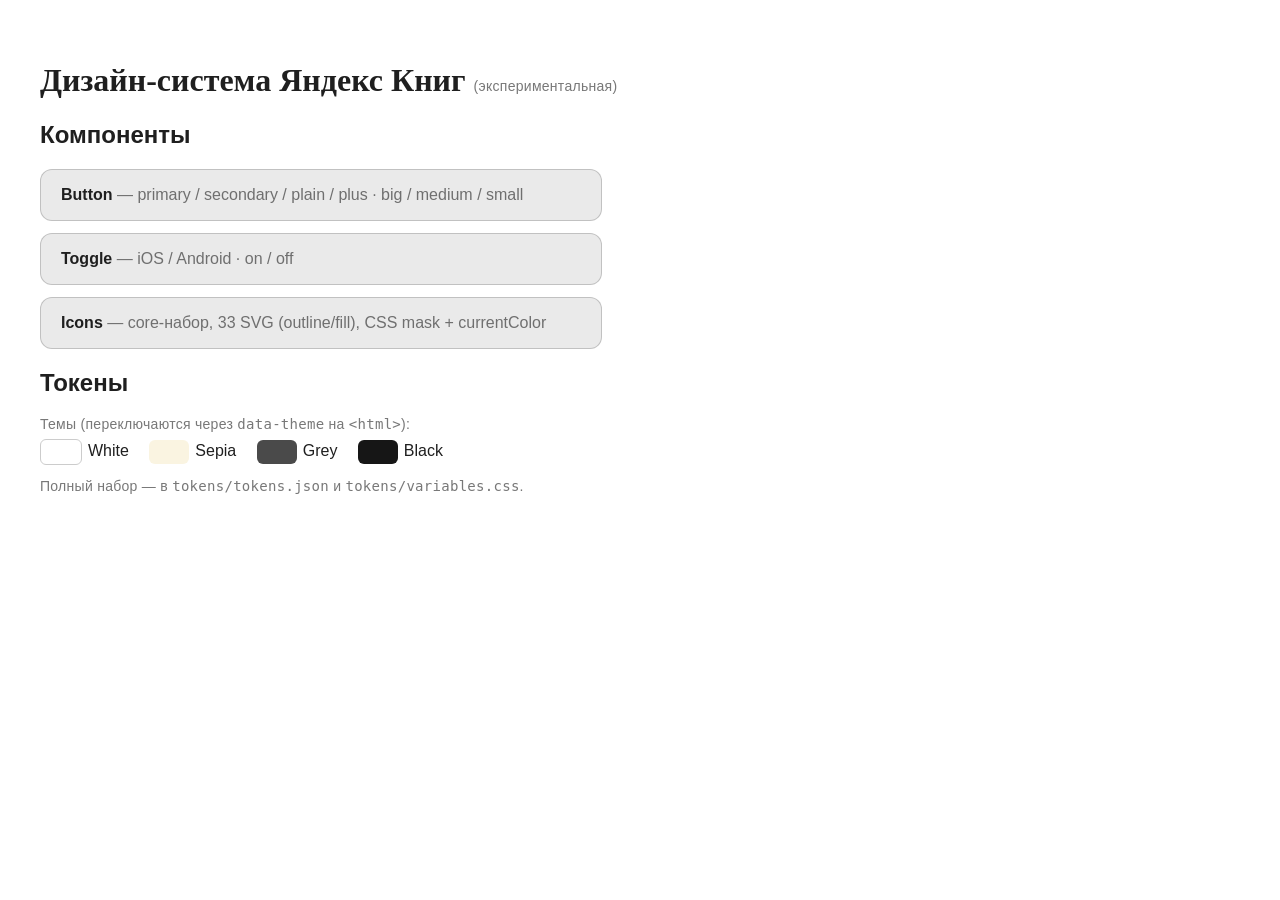
==== index.html @ bed53242 "Дизайн-система Яндекс Книг: токены + компоненты Выгружено из Figma (Ядро + Компоненты) через Dev Mod" ====
<!DOCTYPE html>
<html lang="ru">
<head>
<meta charset="utf-8">
<meta name="viewport" content="width=device-width, initial-scale=1">
<title>Дизайн-система Яндекс Книг</title>
<link rel="stylesheet" href="tokens/variables.css">
<link rel="stylesheet" href="tokens/typography.css">
<style>
  body { margin:0; padding:40px; background:var(--bg); color:var(--elements); font-family:var(--font-text); }
  a.card { display:block; max-width:520px; margin:12px 0; padding:16px 20px; border:1px solid var(--elements-20);
           border-radius:12px; color:inherit; text-decoration:none; background:var(--menu-bg); }
  a.card:hover { background:var(--elements-5); }
  .muted { opacity:.6; }
  .sw { display:inline-block; width:40px; height:24px; border-radius:6px; margin-right:6px; vertical-align:middle; }
</style>
</head>
<body>
  <h1 class="ts-brand-32">Дизайн-система Яндекс Книг <span class="muted ts-text-14-regular">(экспериментальная)</span></h1>

  <h2 class="ts-title-24-bold">Компоненты</h2>
  <a class="card" href="components/button/button.html"><b>Button</b> <span class="muted">— primary / secondary / plain / plus · big / medium / small</span></a>
  <a class="card" href="components/toggle/toggle.html"><b>Toggle</b> <span class="muted">— iOS / Android · on / off</span></a>
  <a class="card" href="components/icon/icon.html"><b>Icons</b> <span class="muted">— core-набор, 33 SVG (outline/fill), CSS mask + currentColor</span></a>

  <h2 class="ts-title-24-bold">Токены</h2>
  <div class="muted ts-text-14-regular" style="margin-bottom:8px">Темы (переключаются через <code>data-theme</code> на <code>&lt;html&gt;</code>):</div>
  <div>
    <span class="sw" style="background:#FFFFFF;border:1px solid #ccc"></span>White
    <span class="sw" style="background:#FAF4E1;margin-left:16px"></span>Sepia
    <span class="sw" style="background:#4A4A4A;margin-left:16px"></span>Grey
    <span class="sw" style="background:#161616;margin-left:16px"></span>Black
  </div>
  <p class="muted ts-text-14-regular">Полный набор — в <code>tokens/tokens.json</code> и <code>tokens/variables.css</code>.</p>
</body>
</html>
---- tokens/variables.css ----
/* ============================================================
   Дизайн-система Яндекс Книг — цветовые токены
   Источник: Figma «🧪 Ядро», fileKey O3n7CfrOYzFA3HaFn8zilB
   Сгенерировано из tokens/tokens.json
   ============================================================ */

/* --- Семантические токены: тема White (по умолчанию) --------
   Переопределяются через [data-theme="..."] на любом предке.
   elementsXX = --elements с alpha (80=CC 60=99 40=66 20=33 10=1A 5=0D). */
:root {
  --bg: #FFFFFF;
  --menu-bg: #EAEAEA;
  --elements: #1F1F1F;
  --elements-80: #1F1F1FCC;
  --elements-60: #1F1F1F99;
  --elements-40: #1F1F1F66;
  --elements-20: #1F1F1F33;
  --elements-10: #1F1F1F1A;
  --elements-5:  #1F1F1F0D;
  --overlay: #00000066;

  /* Quotes — светлый набор (White / Sepia / Onyx) */
  --quote1: #FFD675;
  --quote2: #FF8676;
  --quote3: #86E1FF;
  --quote4: #75F1DA;
  --quote5: #D3D3D3;

  /* --- Палитра (не зависит от темы) --- */
  --common-green: #4FD17F;
  --common-red:   #F74E45;
  --common-black: #000000;
  --common-white: #FFFFFF;

  --brand-1: #FFDAEA;
  --brand-2: #FFB56F;
  --brand-3: #FF5D5D;
  --brand-4: #4D0000;
  --brand-dark-purple: #484879;
  --brand-purple: #5F55ED;
  --brand-mauve: #B083B2;
  --brand-coral: #FF8676;

  --brand-scarlet: #FF3554;
  --brand-orchid: #FD9BFB;
  --brand-fuchsia: #F14699;
  --brand-rose: #FF6CA5;
  --brand-crimson: #C40744;
  --brand-pale-yellow: #FFEFE3;
  --brand-yellow: #FFD675;
  --brand-dust: #B08B8B;
  --brand-mint: #75F1DA;
  --brand-teal: #027D88;
  --brand-sky: #86E1FF;
  --brand-blue: #447AE5;
  --brand-lavender: #D7A4FF;
}

/* --- Темы (режимы Figma) --- */
[data-theme="white"] {
  --bg: #FFFFFF;
  --menu-bg: #EAEAEA;
  --elements: #1F1F1F;
  --elements-80: #1F1F1FCC;
  --elements-60: #1F1F1F99;
  --elements-40: #1F1F1F66;
  --elements-20: #1F1F1F33;
  --elements-10: #1F1F1F1A;
  --elements-5:  #1F1F1F0D;
  --quote1: #FFD675; --quote2: #FF8676; --quote3: #86E1FF; --quote4: #75F1DA; --quote5: #D3D3D3;
}

[data-theme="sepia"] {
  --bg: #FAF4E1;
  --menu-bg: #E2DCC5;
  --elements: #5A391E;
  --elements-80: #5A391ECC;
  --elements-60: #5A391E99;
  --elements-40: #5A391E66;
  --elements-20: #5A391E33;
  --elements-10: #5A391E1A;
  --elements-5:  #5A391E0D;
  --quote1: #FFD675; --quote2: #FF8676; --quote3: #86E1FF; --quote4: #75F1DA; --quote5: #D3D3D3;
}

[data-theme="onyx"] {
  --bg: #FFFFFF;
  --menu-bg: #FFFFFF;
  --elements: #000000;
  --elements-80: #000000CC;
  --elements-60: #00000099;
  --elements-40: #00000066;
  --elements-20: #00000033;
  --elements-10: #0000001A;
  --elements-5:  #0000000D;
  --quote1: #FFD675; --quote2: #FF8676; --quote3: #86E1FF; --quote4: #75F1DA; --quote5: #D3D3D3;
}

[data-theme="black"] {
  --bg: #161616;
  --menu-bg: #222222;
  --elements: #EFEFEF;
  --elements-80: #EFEFEFCC;
  --elements-60: #EFEFEF99;
  --elements-40: #EFEFEF66;
  --elements-20: #EFEFEF33;
  --elements-10: #EFEFEF1A;
  --elements-5:  #EFEFEF0D;
  --quote1: #72662D; --quote2: #74392F; --quote3: #39597F; --quote4: #346164; --quote5: #575757;
}

[data-theme="grey"] {
  --bg: #4A4A4A;
  --menu-bg: #353536;
  --elements: #E3E3E3;
  --elements-80: #E3E3E3CC;
  --elements-60: #E3E3E399;
  --elements-40: #E3E3E366;
  --elements-20: #E3E3E333;
  --elements-10: #E3E3E31A;
  --elements-5:  #E3E3E30D;
  --quote1: #72662D; --quote2: #74392F; --quote3: #39597F; --quote4: #346164; --quote5: #575757;
}

[data-theme="onyx-black"] {
  --bg: #000000;
  --menu-bg: #151515;
  --elements: #E0E0E0;
  --elements-80: #E0E0E0CC;
  --elements-60: #E0E0E099;
  --elements-40: #E0E0E066;
  --elements-20: #E0E0E033;
  --elements-10: #E0E0E01A;
  --elements-5:  #E0E0E00D;
  --quote1: #72662D; --quote2: #74392F; --quote3: #39597F; --quote4: #346164; --quote5: #575757;
}
---- tokens/typography.css ----
/* ============================================================
   Дизайн-система Яндекс Книг — типографика
   Источник: Figma «🧪 Ядро» → страница «Text styles»
   YS Books (Brand) — заголовочный; YS Text — интерфейсный.
   lineHeight 100 = 100% (1.0); letterSpacing трактуется как % → em.
   ============================================================ */

:root {
  --font-text:  "YS Text", "Yandex Sans Text", -apple-system, BlinkMacSystemFont, "Segoe UI", Roboto, Helvetica, Arial, sans-serif;
  --font-books: "YS Books", "YS Text", Georgia, "Times New Roman", serif;
}

/* --- Brand (YS Books, Semibold) --- */
.ts-brand-48       { font-family: var(--font-books); font-weight: 600; font-size: 48px; line-height: 54px; letter-spacing: 0; }
.ts-brand-32       { font-family: var(--font-books); font-weight: 600; font-size: 32px; line-height: 38px; letter-spacing: 0; }
.ts-brand-28       { font-family: var(--font-books); font-weight: 600; font-size: 28px; line-height: 34px; letter-spacing: 0; }
.ts-brand-24       { font-family: var(--font-books); font-weight: 600; font-size: 24px; line-height: 1;    letter-spacing: 0; }
.ts-title-20-brand { font-family: var(--font-books); font-weight: 600; font-size: 20px; line-height: 1;    letter-spacing: 0; }

/* --- Title (YS Text) --- */
.ts-title-48-bold   { font-family: var(--font-text); font-weight: 700; font-size: 48px; line-height: 54px; letter-spacing: 0;      }
.ts-title-32-bold   { font-family: var(--font-text); font-weight: 700; font-size: 32px; line-height: 38px; letter-spacing: 0;      }
.ts-title-28-bold   { font-family: var(--font-text); font-weight: 700; font-size: 28px; line-height: 1;    letter-spacing: 0;      }
.ts-title-24-bold   { font-family: var(--font-text); font-weight: 700; font-size: 24px; line-height: 28px; letter-spacing: 0;      }
.ts-title-48-medium { font-family: var(--font-text); font-weight: 500; font-size: 48px; line-height: 54px; letter-spacing: 0.01em; }
.ts-title-32-medium { font-family: var(--font-text); font-weight: 500; font-size: 32px; line-height: 38px; letter-spacing: 0;      }
.ts-title-28-medium { font-family: var(--font-text); font-weight: 500; font-size: 28px; line-height: 1;    letter-spacing: 0;      }
.ts-title-24-medium { font-family: var(--font-text); font-weight: 500; font-size: 24px; line-height: 1;    letter-spacing: 0;      }

/* --- Text (YS Text) --- */
.ts-text-18-bold    { font-family: var(--font-text); font-weight: 700; font-size: 18px; line-height: 1; letter-spacing: 0.01em; }
.ts-text-16-bold    { font-family: var(--font-text); font-weight: 700; font-size: 16px; line-height: 1; letter-spacing: 0.01em; }
.ts-text-14-bold    { font-family: var(--font-text); font-weight: 700; font-size: 14px; line-height: 1; letter-spacing: 0.01em; }
.ts-text-12-bold    { font-family: var(--font-text); font-weight: 700; font-size: 12px; line-height: 1; letter-spacing: 0.01em; }
.ts-text-10-bold    { font-family: var(--font-text); font-weight: 700; font-size: 10px; line-height: 1; letter-spacing: 0.01em; }
.ts-text-18-medium  { font-family: var(--font-text); font-weight: 500; font-size: 18px; line-height: 1; letter-spacing: 0.01em; }
.ts-text-16-medium  { font-family: var(--font-text); font-weight: 500; font-size: 16px; line-height: 1; letter-spacing: 0.01em; }
.ts-text-14-medium  { font-family: var(--font-text); font-weight: 500; font-size: 14px; line-height: 1; letter-spacing: 0.01em; }
.ts-text-12-medium  { font-family: var(--font-text); font-weight: 500; font-size: 12px; line-height: 1; letter-spacing: 0.01em; }
.ts-text-10-medium  { font-family: var(--font-text); font-weight: 500; font-size: 10px; line-height: 1; letter-spacing: 0.02em; }
.ts-text-18-regular { font-family: var(--font-text); font-weight: 400; font-size: 18px; line-height: 1; letter-spacing: 0.02em; }
.ts-text-16-regular { font-family: var(--font-text); font-weight: 400; font-size: 16px; line-height: 1; letter-spacing: 0.02em; }
.ts-text-14-regular { font-family: var(--font-text); font-weight: 400; font-size: 14px; line-height: 1; letter-spacing: 0.02em; }
.ts-text-12-regular { font-family: var(--font-text); font-weight: 400; font-size: 12px; line-height: 1; letter-spacing: 0.02em; }
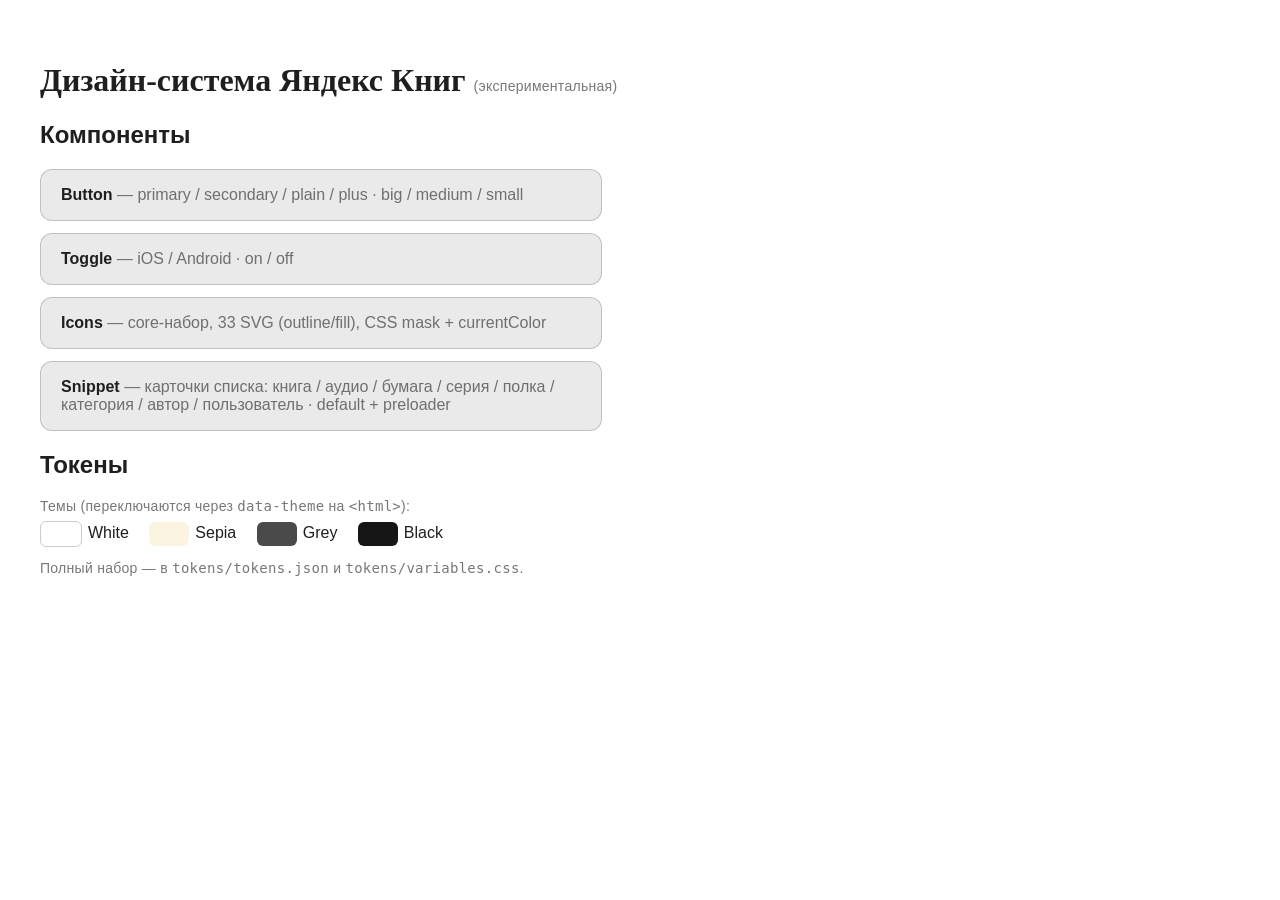
==== commit aeedfea9: "Добавлен компонент Snippet (карточки списка) из Figma «Компоненты» → Snippets Типы: textbook / audio" ====
--- a/index.html
+++ b/index.html
@@ -22,6 +22,7 @@
   <a class="card" href="components/button/button.html"><b>Button</b> <span class="muted">— primary / secondary / plain / plus · big / medium / small</span></a>
   <a class="card" href="components/toggle/toggle.html"><b>Toggle</b> <span class="muted">— iOS / Android · on / off</span></a>
   <a class="card" href="components/icon/icon.html"><b>Icons</b> <span class="muted">— core-набор, 33 SVG (outline/fill), CSS mask + currentColor</span></a>
+  <a class="card" href="components/snippet/snippet.html"><b>Snippet</b> <span class="muted">— карточки списка: книга / аудио / бумага / серия / полка / категория / автор / пользователь · default + preloader</span></a>
 
   <h2 class="ts-title-24-bold">Токены</h2>
   <div class="muted ts-text-14-regular" style="margin-bottom:8px">Темы (переключаются через <code>data-theme</code> на <code>&lt;html&gt;</code>):</div>
